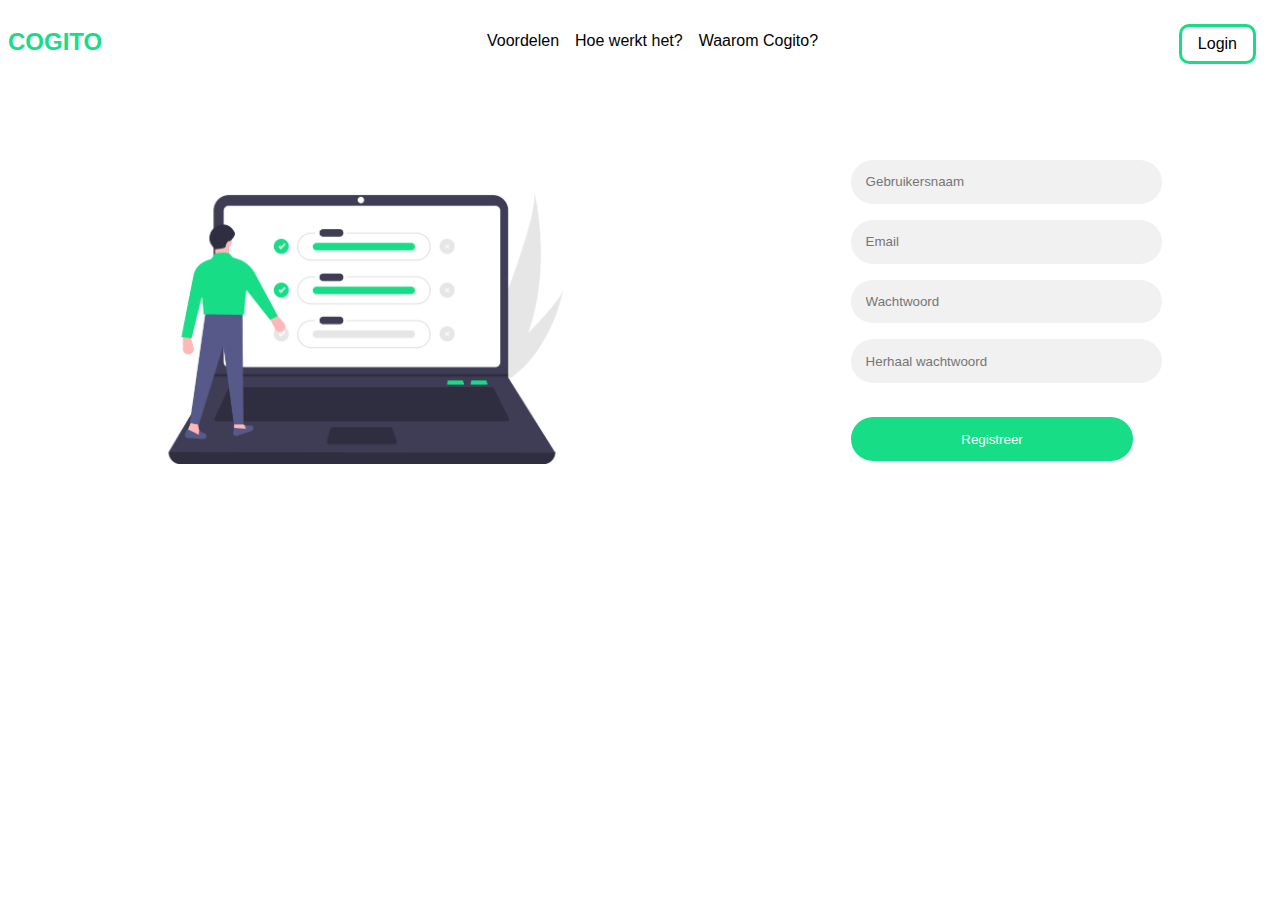
==== Frontend/index.html @ 11f4dffc "Added Database connection class, User class & file to create a user" ====
<!DOCTYPE html>
<html lang="en">

<head>
    <meta charset="UTF-8">
    <meta name="viewport" content="width=device-width, initial-scale=1.0">
    <title>Document</title>
    <link rel="stylesheet" href="./Styles/styles.css">
</head>

<body>
    <div className="startpagina-container">
        <nav>
            <a href="">
                <h2 class="site-title">COGITO</h2>
            </a>
            <ul>
                <li><a class="nav-link" href="">Voordelen</a></li>
                <li><a class="nav-link" href="">Hoe werkt het?</a></li>
                <li><a class="nav-link" href="">Waarom Cogito?</a></li>
            </ul>
            <a class="login-link" href="login.html">Login</a>
        </nav>
        <div class="startpagina-content">
            <img class="image" src="./Assets/startpagina_img.png" />
            <div class="registratie-form">
                <form method="post" autocomplete="off">
                    <input type="text" name="username" placeholder="Gebruikersnaam" /><br />
                    <input type="text" name="email" placeholder="Email" /><br />
                    <input type="text" name="password" placeholder="Wachtwoord" /><br />
                    <input type="text" placeholder="Herhaal wachtwoord" /><br />
                    <br />
                    <input type="submit" value="Registreer" name="registreer" />
                </form>
            </div>
        </div>
    </div>
</body>

</html>
---- Frontend/Styles/styles.css ----
body {
  margin: 0;
  font-family: -apple-system, BlinkMacSystemFont, 'Segoe UI', 'Roboto', 'Oxygen',
    'Ubuntu', 'Cantarell', 'Fira Sans', 'Droid Sans', 'Helvetica Neue',
    sans-serif;
  -webkit-font-smoothing: antialiased;
  -moz-osx-font-smoothing: grayscale;
}

nav {
    display: flex;
    padding: 0.5rem;
    flex-direction: row;
    justify-content: space-between;
}

.site-title {
    color: #17DD87;
}

ul {
    display: flex;
}

li {
    list-style: none;
    margin: 0.5rem;
}

a {
    text-decoration: none;
}

.nav-link {
    color: #000;
}

.login-link {
    margin: 1rem;
    padding: 0.5rem 1rem;
    border: 3px solid #17DD87;
    border-radius: 10px;
    color: #000;
}

.login-link:hover {
    background-color: #17DD87;
    color: #fff;
    transition: 0.7s;
}

.startpagina-container {
    display: flex;
    flex-direction: column;
}

.startpagina-content {
    margin-top: 4rem;
    display: flex;
    flex-direction: row;
    justify-content: space-around;
}

.image {
    width: 40vw;
}

input {
    background-color: #F1F1F1;
    border: none;
    padding: 0.9rem;
    margin: 0.5rem;
    width: 22vw;
    border-radius: 2rem;
}

input[type="submit"] {
    background-color: #17DD87;
    color: #fff;
    cursor: pointer;
}

input:focus {
    outline: none;
}
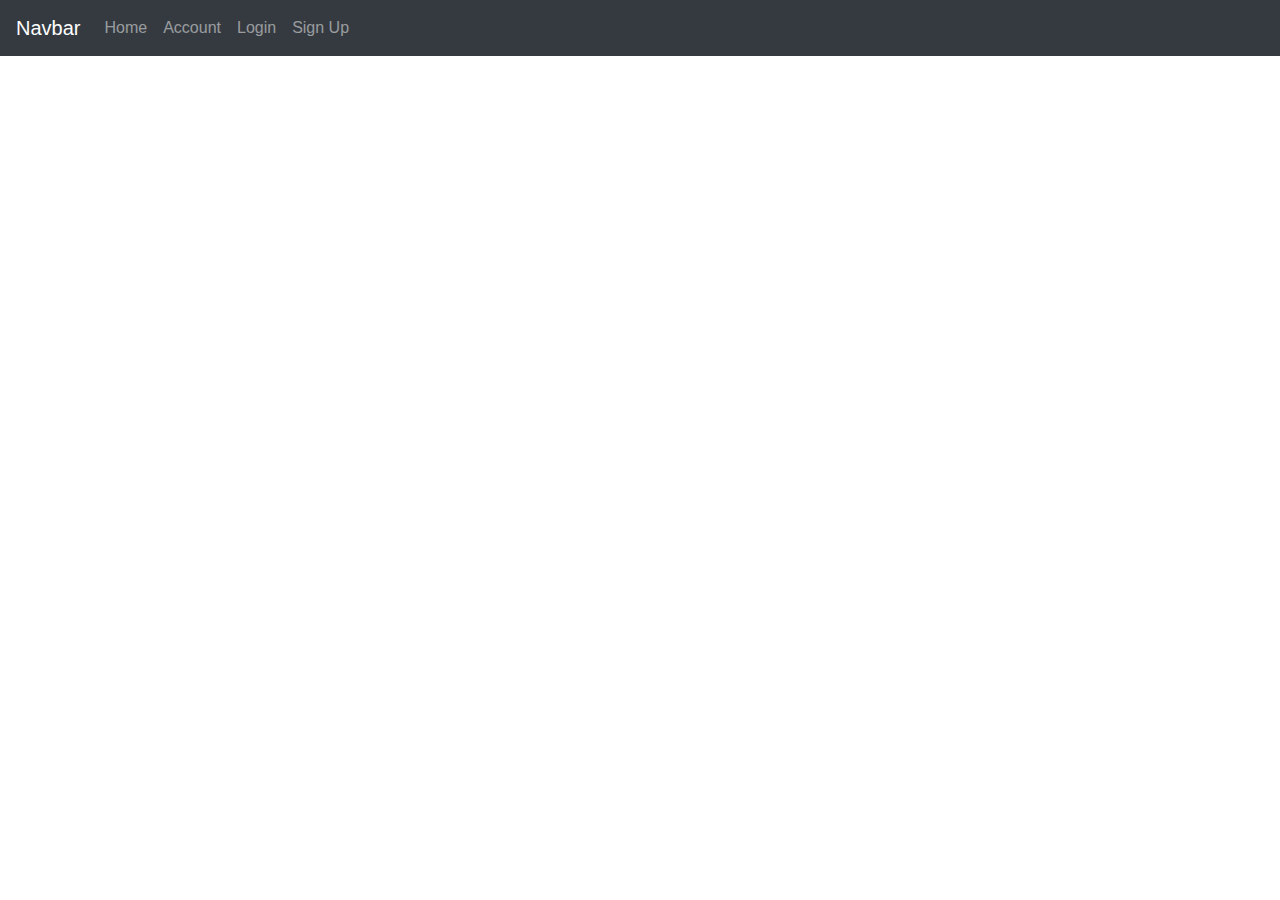
==== commit d9eb3a72: "Made simple frontend with Bootstrap and jQuery" ====
--- a/Frontend/index.html
+++ b/Frontend/index.html
@@ -4,37 +4,136 @@
 <head>
     <meta charset="UTF-8">
     <meta name="viewport" content="width=device-width, initial-scale=1.0">
-    <title>Document</title>
-    <link rel="stylesheet" href="./Styles/styles.css">
+    <title>REST API Authentication</title>
+    <!-- Bootstrap 4 CSS and custom CSS -->
+    <link rel="stylesheet" href="https://maxcdn.bootstrapcdn.com/bootstrap/4.0.0/css/bootstrap.min.css"
+        integrity="sha384-Gn5384xqQ1aoWXA+058RXPxPg6fy4IWvTNh0E263XmFcJlSAwiGgFAW/dAiS6JXm" crossorigin="anonymous" />
+    <link rel="stylesheet" type="text/css" href="./Styles/styles.css" />
 </head>
 
 <body>
-    <div className="startpagina-container">
-        <nav>
-            <a href="">
-                <h2 class="site-title">COGITO</h2>
-            </a>
-            <ul>
-                <li><a class="nav-link" href="">Voordelen</a></li>
-                <li><a class="nav-link" href="">Hoe werkt het?</a></li>
-                <li><a class="nav-link" href="">Waarom Cogito?</a></li>
-            </ul>
-            <a class="login-link" href="login.html">Login</a>
-        </nav>
-        <div class="startpagina-content">
-            <img class="image" src="./Assets/startpagina_img.png" />
-            <div class="registratie-form">
-                <form method="post" autocomplete="off">
-                    <input type="text" name="username" placeholder="Gebruikersnaam" /><br />
-                    <input type="text" name="email" placeholder="Email" /><br />
-                    <input type="text" name="password" placeholder="Wachtwoord" /><br />
-                    <input type="text" placeholder="Herhaal wachtwoord" /><br />
-                    <br />
-                    <input type="submit" value="Registreer" name="registreer" />
-                </form>
+    <!-- navbar -->
+    <nav class="navbar navbar-expand-md navbar-dark bg-dark fixed-top">
+        <a class="navbar-brand" href="#">Navbar</a>
+        <button class="navbar-toggler" type="button" data-toggle="collapse" data-target="#navbarNavAltMarkup"
+            aria-controls="navbarNavAltMarkup" aria-expanded="false" aria-label="Toggle navigation">
+            <span class="navbar-toggler-icon"></span>
+        </button>
+        <div class="collapse navbar-collapse" id="navbarNavAltMarkup">
+            <div class="navbar-nav">
+                <a class="nav-item nav-link" href="#" id='home'>Home</a>
+                <a class="nav-item nav-link" href="#" id='update_account'>Account</a>
+                <a class="nav-item nav-link" href="#" id='logout'>Logout</a>
+                <a class="nav-item nav-link" href="#" id='login'>Login</a>
+                <a class="nav-item nav-link" href="#" id='sign_up'>Sign Up</a>
             </div>
         </div>
-    </div>
+    </nav>
+    <!-- /navbar -->
+
+    <!-- container -->
+    <main role="main" class="container starter-template">
+
+        <div class="row">
+            <div class="col">
+                <!-- where main content will appear -->
+                <div id="content"></div>
+
+                <!-- where prompt / messages will appear -->
+                <div id="response"></div>
+            </div>
+        </div>
+
+    </main>
+    <!-- /container -->
+
+    <!-- jQuery & Bootstrap 4 JavaScript libraries -->
+    <script src="https://code.jquery.com/jquery-3.2.1.min.js"></script>
+    <script src="https://cdnjs.cloudflare.com/ajax/libs/popper.js/1.12.9/umd/popper.min.js"
+        integrity="sha384-ApNbgh9B+Y1QKtv3Rn7W3mgPxhU9K/ScQsAP7hUibX39j7fakFPskvXusvfa0b4Q"
+        crossorigin="anonymous"></script>
+    <script src="https://maxcdn.bootstrapcdn.com/bootstrap/4.0.0/js/bootstrap.min.js"
+        integrity="sha384-JZR6Spejh4U02d8jOt6vLEHfe/JQGiRRSQQxSfFWpi1MquVdAyjUar5+76PVCmYl"
+        crossorigin="anonymous"></script>
+
+    <!-- jquery scripts will be here -->
+    <script>
+        // jQuery codes
+        $(document).ready(function () {
+            // Show signup / registration form
+            $(document).on('click', '#sign_up', function () {
+                var html = `
+                <h2>Sign Up</h2>
+                <form autocomplete="off" method="post" id='sign_up_form'>
+                    <div class="form-group">
+                        <label for="username">Username</label>
+                        <input type="text" class="form-control" name="username" id="username" required />
+                    </div>
+                    <div class="form-group">
+                        <label for="email">Email</label>
+                        <input type="email" class="form-control" name="email" id="email" required />
+                    </div>
+                    <div class="form-group">
+                        <label for="password">Password</label>
+                        <input type="password" class="form-control" name="password" id="password" required />
+                    </div>
+                    <button type='submit' class='btn btn-primary'>Sign Up</button>
+                </form>
+                `;
+                clearResponse();
+                $('#content').html(html);
+            });
+
+            // Trigger when registration form is submitted
+            $(document).on('submit', '#sign_up_form', function () {
+                // Get form data
+                var sign_up_form = $(this);
+                var form_data = JSON.stringify(sign_up_form.serializeObject());
+
+                // Submit form data to API
+                $.ajax({
+                    url: "../Backend/api/create_user.php",
+                    type: "POST",
+                    contentType: "application/json",
+                    data: form_data,
+                    success: function (result) {
+                        // If response is a success, tell the user it was a successful signup & empty input boxes
+                        $('#response').html("<div class='alert alert-success'>Successful sign up. Please login.</div>");
+                        sign_up_form.find("input").val("");
+                    },
+                    error: function (xhr, resp, text) {
+                        // On error, tell the user signup failed
+                        $("#response").html("<div class='alert alert-danger'>Unable to sign up.</div>");
+                    }
+                });
+
+                return false;
+            });
+
+            // Remove any prompt messages
+            function clearResponse() {
+                $('#response').html('');
+            }
+
+            // Function to make form values to JSON format
+            $.fn.serializeObject = function () {
+
+                var o = {};
+                var a = this.serializeArray();
+                $.each(a, function () {
+                    if (o[this.name] !== undefined) {
+                        if (!o[this.name].push) {
+                            o[this.name] = [o[this.name]];
+                        }
+                        o[this.name].push(this.value || '');
+                    } else {
+                        o[this.name] = this.value || '';
+                    }
+                });
+                return o;
+            };
+        });
+    </script>
 </body>
 
 </html>--- a/Frontend/Styles/styles.css
+++ b/Frontend/Styles/styles.css
@@ -1,85 +1,4 @@
-body {
-  margin: 0;
-  font-family: -apple-system, BlinkMacSystemFont, 'Segoe UI', 'Roboto', 'Oxygen',
-    'Ubuntu', 'Cantarell', 'Fira Sans', 'Droid Sans', 'Helvetica Neue',
-    sans-serif;
-  -webkit-font-smoothing: antialiased;
-  -moz-osx-font-smoothing: grayscale;
-}
-
-nav {
-    display: flex;
-    padding: 0.5rem;
-    flex-direction: row;
-    justify-content: space-between;
-}
-
-.site-title {
-    color: #17DD87;
-}
-
-ul {
-    display: flex;
-}
-
-li {
-    list-style: none;
-    margin: 0.5rem;
-}
-
-a {
-    text-decoration: none;
-}
-
-.nav-link {
-    color: #000;
-}
-
-.login-link {
-    margin: 1rem;
-    padding: 0.5rem 1rem;
-    border: 3px solid #17DD87;
-    border-radius: 10px;
-    color: #000;
-}
-
-.login-link:hover {
-    background-color: #17DD87;
-    color: #fff;
-    transition: 0.7s;
-}
-
-.startpagina-container {
-    display: flex;
-    flex-direction: column;
-}
-
-.startpagina-content {
-    margin-top: 4rem;
-    display: flex;
-    flex-direction: row;
-    justify-content: space-around;
-}
-
-.image {
-    width: 40vw;
-}
-
-input {
-    background-color: #F1F1F1;
-    border: none;
-    padding: 0.9rem;
-    margin: 0.5rem;
-    width: 22vw;
-    border-radius: 2rem;
-}
-
-input[type="submit"] {
-    background-color: #17DD87;
-    color: #fff;
-    cursor: pointer;
-}
-
-input:focus {
-    outline: none;
-}+body { padding-top: 5rem; }
+.starter-template { padding: 3rem 1.5rem; }
+#logout{ display:none; }
+.alert { margin: 2rem; }